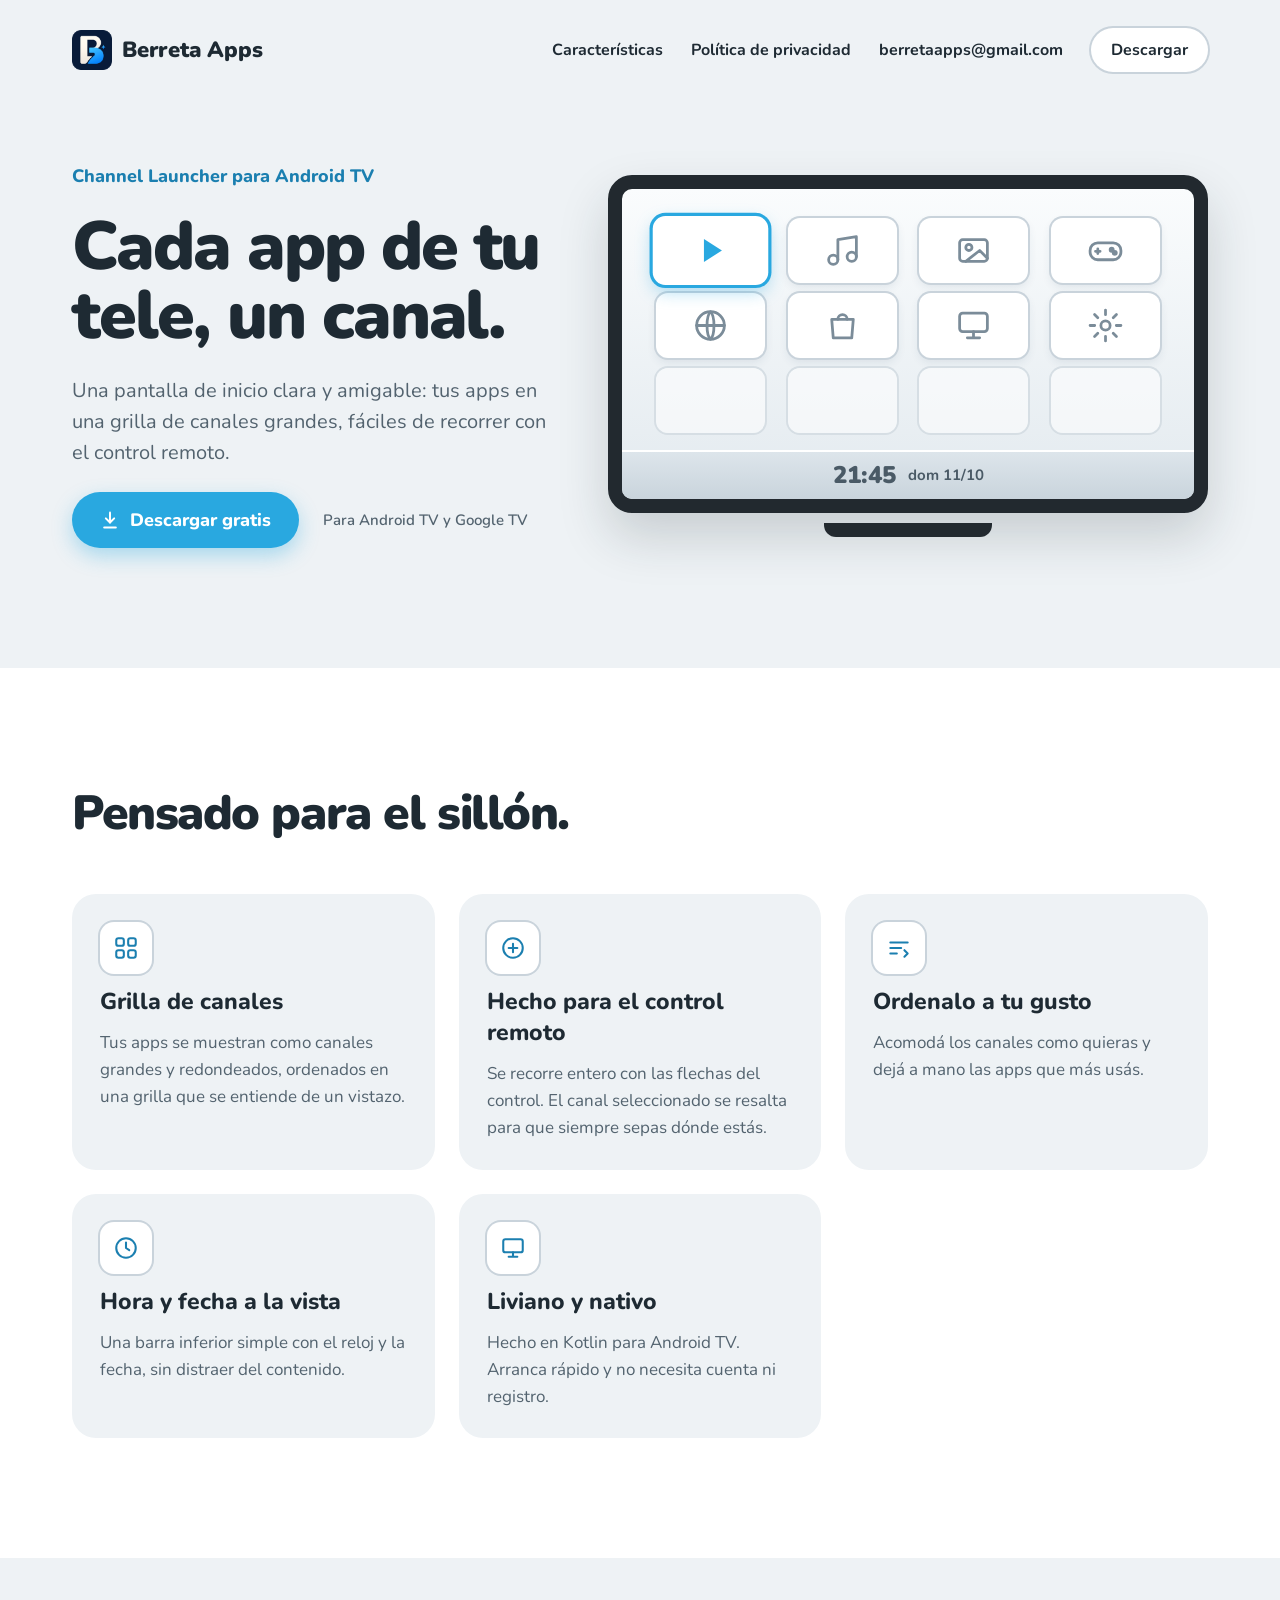
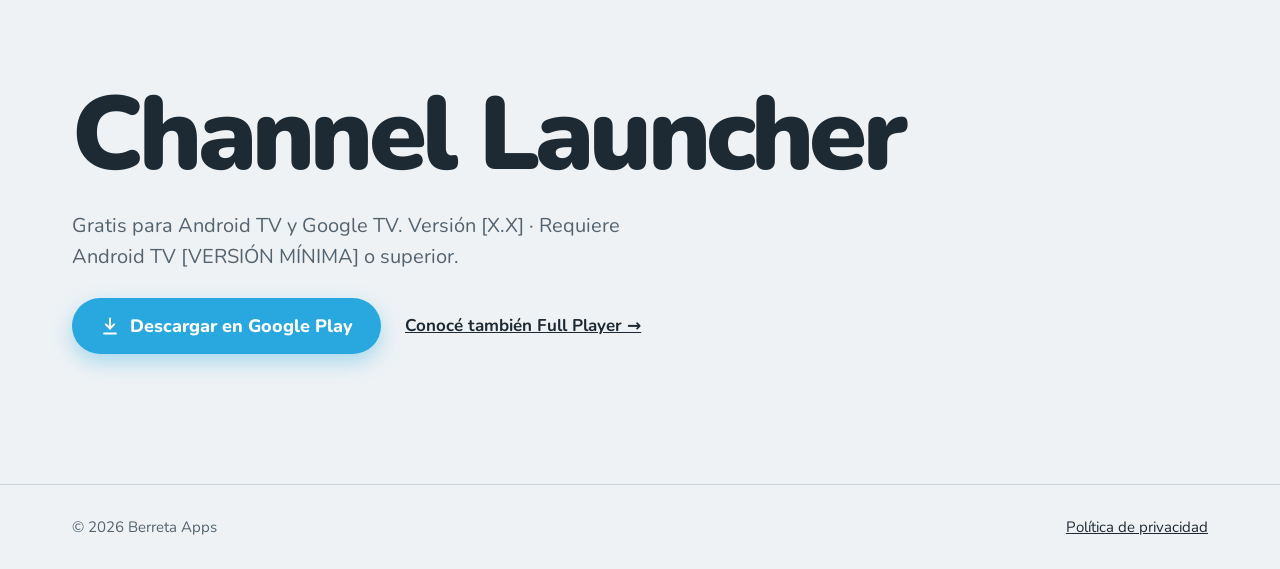
==== channel-launcher/index.html @ 6ab046c9 "Add files via upload" ====
<!doctype html>
<html lang="es">
<head>
<meta charset="utf-8">
<meta name="viewport" content="width=device-width, initial-scale=1">
<title>Channel Launcher — Berreta Apps</title>
<meta name="description" content="Channel Launcher, la pantalla de inicio para Android TV de Berreta Apps: cada app es un canal, pensada para el control remoto.">
<link rel="icon" type="image/png" href="../assets/favicon.png">
<link rel="apple-touch-icon" href="../assets/apple-touch-icon.png">
<link rel="preconnect" href="https://fonts.googleapis.com">
<link rel="preconnect" href="https://fonts.gstatic.com" crossorigin>
<link href="https://fonts.googleapis.com/css2?family=Nunito:wght@400;600;700;800;900&amp;display=swap" rel="stylesheet">
<link rel="stylesheet" href="cl.css">
</head>
<body>
<header class="wrap">
<a class="brand" href="../"><img src="../assets/logo.png" alt="" width="40" height="40">Berreta Apps</a>
<nav aria-label="Principal">
<a href="#caracteristicas">Características</a>
<a href="privacidad/">Política de privacidad</a>
<a href="mailto:berretaapps@gmail.com">berretaapps@gmail.com</a>
<a class="pill" href="#descargar">Descargar</a>
</nav>
</header>

<main>
<section class="wrap hero">
<div class="copy">
<p class="eyebrow">Channel Launcher para Android TV</p>
<h1>Cada app de tu tele, un canal.</h1>
<p class="lead">Una pantalla de inicio clara y amigable: tus apps en una grilla de canales grandes, fáciles de recorrer con el control remoto.</p>
<div class="actions">
<a class="btn" href="#descargar"><svg width="20" height="20" viewBox="0 0 24 24" fill="none" stroke="currentColor" stroke-width="2.4" stroke-linecap="round" stroke-linejoin="round" aria-hidden="true"><path d="M12 3v12"/><path d="M7 10l5 5 5-5"/><path d="M5 21h14"/></svg>Descargar gratis</a>
<span class="note">Para Android TV y Google TV</span>
</div>
</div>

<div class="tv" aria-hidden="true">
<div class="screen">
<div class="grid">
<div class="ch on"><svg viewBox="0 0 24 24"><path d="M8 5v14l11-7z" fill="currentColor" stroke="none"/></svg></div>
<div class="ch"><svg viewBox="0 0 24 24"><path d="M9 18V5l12-2v13"/><circle cx="6" cy="18" r="3"/><circle cx="18" cy="16" r="3"/></svg></div>
<div class="ch"><svg viewBox="0 0 24 24"><rect x="3" y="5" width="18" height="14" rx="2"/><circle cx="9" cy="10" r="2"/><path d="M21 17l-5-5-9 7"/></svg></div>
<div class="ch"><svg viewBox="0 0 24 24"><rect x="2" y="7" width="20" height="11" rx="5"/><path d="M7 11v3M5.5 12.5h3"/><circle cx="16" cy="11.5" r="1" fill="currentColor"/><circle cx="18" cy="13.5" r="1" fill="currentColor"/></svg></div>
<div class="ch"><svg viewBox="0 0 24 24"><circle cx="12" cy="12" r="9"/><path d="M3 12h18M12 3c3 3 3 15 0 18M12 3c-3 3-3 15 0 18"/></svg></div>
<div class="ch"><svg viewBox="0 0 24 24"><path d="M5 8h14l-1 12H6z"/><path d="M9 8a3 3 0 0 1 6 0"/></svg></div>
<div class="ch"><svg viewBox="0 0 24 24"><rect x="3" y="4" width="18" height="12" rx="2"/><path d="M8 20h8M12 16v4"/></svg></div>
<div class="ch"><svg viewBox="0 0 24 24"><circle cx="12" cy="12" r="3"/><path d="M12 2v3M12 19v3M2 12h3M19 12h3M4.9 4.9l2.1 2.1M17 17l2.1 2.1M4.9 19.1L7 17M17 7l2.1-2.1"/></svg></div>
<div class="ch empty"></div><div class="ch empty"></div><div class="ch empty"></div><div class="ch empty"></div>
</div>
<div class="bar"><span class="clock">21:45</span><span class="date">dom 11/10</span></div>
</div>
<div class="stand"></div>
</div>
</section>

<section id="caracteristicas" class="features">
<div class="wrap">
<h2>Pensado para el sillón.</h2>
<div class="fgrid">
<article><div class="ico"><svg viewBox="0 0 24 24"><rect x="3" y="3" width="7" height="7" rx="2"/><rect x="14" y="3" width="7" height="7" rx="2"/><rect x="3" y="14" width="7" height="7" rx="2"/><rect x="14" y="14" width="7" height="7" rx="2"/></svg></div><h3>Grilla de canales</h3><p>Tus apps se muestran como canales grandes y redondeados, ordenados en una grilla que se entiende de un vistazo.</p></article>
<article><div class="ico"><svg viewBox="0 0 24 24"><circle cx="12" cy="12" r="9"/><path d="M12 8v8M8 12h8"/></svg></div><h3>Hecho para el control remoto</h3><p>Se recorre entero con las flechas del control. El canal seleccionado se resalta para que siempre sepas dónde estás.</p></article>
<article><div class="ico"><svg viewBox="0 0 24 24"><path d="M4 7h16M4 12h10M4 17h6"/><path d="M17 14l3 3-3 3"/></svg></div><h3>Ordenalo a tu gusto</h3><p>Acomodá los canales como quieras y dejá a mano las apps que más usás.</p></article>
<article><div class="ico"><svg viewBox="0 0 24 24"><circle cx="12" cy="12" r="9"/><path d="M12 7v5l3 2"/></svg></div><h3>Hora y fecha a la vista</h3><p>Una barra inferior simple con el reloj y la fecha, sin distraer del contenido.</p></article>
<article><div class="ico"><svg viewBox="0 0 24 24"><rect x="3" y="4" width="18" height="12" rx="2"/><path d="M8 20h8M12 16v4"/></svg></div><h3>Liviano y nativo</h3><p>Hecho en Kotlin para Android TV. Arranca rápido y no necesita cuenta ni registro.</p></article>
</div>
</div>
</section>

<section id="descargar" class="wrap download">
<h2>Channel Launcher</h2>
<p class="lead">Gratis para Android TV y Google TV. Versión [X.X] · Requiere Android TV [VERSIÓN MÍNIMA] o superior.</p>
<div class="actions">
<a class="btn" href="#descargar"><svg width="20" height="20" viewBox="0 0 24 24" fill="none" stroke="currentColor" stroke-width="2.4" stroke-linecap="round" stroke-linejoin="round" aria-hidden="true"><path d="M12 3v12"/><path d="M7 10l5 5 5-5"/><path d="M5 21h14"/></svg>Descargar en Google Play</a>
<a class="link" href="../full-player/">Conocé también Full Player →</a>
</div>
</section>
</main>

<footer><div class="wrap"><span>© 2026 Berreta Apps</span><a href="privacidad/">Política de privacidad</a></div></footer>
</body>
</html>
---- channel-launcher/cl.css ----
:root{--bg:#EEF2F5;--ink:#1E2A33;--muted:#53636F;--line:#C9D3DB;--sky:#29A8E0;--sky-d:#1B7FB0;--white:#FFFFFF}
html{scroll-behavior:smooth}
body{margin:0;background:var(--bg);color:var(--ink);font-family:'Nunito',system-ui,sans-serif;-webkit-text-size-adjust:100%}
a{color:var(--ink)}a:hover{color:var(--sky-d)}
a:focus-visible{outline:3px solid var(--sky);outline-offset:3px;border-radius:8px}
img{max-width:100%}
.wrap{max-width:1200px;margin:0 auto;padding:0 32px;box-sizing:border-box}
header.wrap{display:flex;justify-content:space-between;align-items:center;gap:24px;flex-wrap:wrap;padding-top:28px;padding-bottom:28px}
.brand{display:flex;align-items:center;gap:10px;text-decoration:none;font-weight:900;font-size:22px;letter-spacing:-0.01em}
nav{display:flex;flex-wrap:wrap;gap:28px;align-items:center;font-size:16px;font-weight:700}
nav a{text-decoration:none}
.pill{padding:11px 20px;border-radius:999px;background:var(--white);box-shadow:0 0 0 2px var(--line)}

.wrap.hero{display:flex;flex-wrap:wrap;align-items:center;justify-content:space-between;gap:56px;padding-top:64px;padding-bottom:120px}
.copy{flex:1 1 420px;max-width:520px;display:flex;flex-direction:column;gap:24px}
.eyebrow{margin:0;font-size:18px;font-weight:800;color:var(--sky-d)}
h1{margin:0;font-weight:900;font-size:68px;line-height:1.02;letter-spacing:-0.03em}
.lead{margin:0;font-size:20px;line-height:1.55;color:var(--muted);max-width:30em}
.actions{display:flex;flex-wrap:wrap;gap:16px 24px;align-items:center}
.btn{display:inline-flex;align-items:center;gap:10px;min-height:56px;padding:0 28px;border-radius:999px;background:var(--sky);color:var(--white);text-decoration:none;font-size:18px;font-weight:800;box-shadow:0 8px 20px rgba(41,168,224,.35)}
.btn:hover{background:var(--sky-d);color:var(--white)}
.note{font-size:15px;color:var(--muted);font-weight:600}
.link{font-size:17px;font-weight:700}

.tv{flex:0 1 600px;min-width:0;margin:0 auto;display:flex;flex-direction:column;align-items:center}
.screen{width:100%;aspect-ratio:16/9;box-sizing:border-box;border:14px solid #22292F;border-radius:24px;background:linear-gradient(#FAFCFD,#E3EAEF);display:flex;flex-direction:column;overflow:hidden;box-shadow:0 24px 50px rgba(30,42,51,.18)}
.stand{width:28%;height:14px;margin-top:10px;border-radius:0 0 12px 12px;background:#22292F}
.grid{flex:1;display:grid;grid-template-columns:repeat(4,1fr);grid-template-rows:repeat(3,1fr);gap:4.5%;padding:5% 6% 3%}
.ch{border-radius:12px;background:var(--white);box-shadow:0 0 0 2px var(--line),0 4px 10px rgba(40,70,100,.10);display:flex;align-items:center;justify-content:center;color:#7B8C99}
.ch svg{width:34%;height:auto;fill:none;stroke:currentColor;stroke-width:1.8;stroke-linecap:round;stroke-linejoin:round}
.ch.on{color:var(--sky);box-shadow:0 0 0 3px var(--sky),0 6px 16px rgba(41,168,224,.40);transform:scale(1.06)}
.ch.empty{background:rgba(255,255,255,.55);box-shadow:0 0 0 2px #D6DEE4}
.bar{height:15%;display:flex;align-items:center;justify-content:center;gap:12px;background:linear-gradient(#DDE5EB,#C9D4DC);border-top:2px solid #FFFFFF;color:#4A5A66}
.clock{font-weight:900;font-size:clamp(14px,2.4vw,24px)}
.date{font-weight:700;font-size:clamp(11px,1.5vw,15px)}

.features{background:var(--white)}
.features .wrap{padding-top:120px;padding-bottom:120px;display:flex;flex-direction:column;gap:56px}
h2{margin:0;font-weight:900;font-size:48px;line-height:1.05;letter-spacing:-0.03em}
.fgrid{display:grid;grid-template-columns:repeat(auto-fit,minmax(300px,1fr));gap:24px}
article{padding:28px;border-radius:24px;background:var(--bg);display:flex;flex-direction:column;gap:12px}
.ico{width:52px;height:52px;border-radius:14px;background:var(--white);box-shadow:0 0 0 2px var(--line);display:flex;align-items:center;justify-content:center;color:var(--sky-d)}
.ico svg{width:26px;height:26px;fill:none;stroke:currentColor;stroke-width:1.9;stroke-linecap:round;stroke-linejoin:round}
h3{margin:0;font-weight:800;font-size:23px}
article p{margin:0;font-size:17px;line-height:1.6;color:var(--muted)}

.wrap.download{padding-top:130px;padding-bottom:130px;display:flex;flex-direction:column;align-items:flex-start;gap:26px}
.download h2{font-size:104px;line-height:.92;letter-spacing:-0.045em}

.policy{background:var(--white);border-top:1px solid var(--line)}
.policy .inner{max-width:760px;margin:0 auto;padding:110px 32px;box-sizing:border-box;display:flex;flex-direction:column;gap:36px}
.policy h1{font-size:56px}
.policy .meta{margin:-20px 0 0;font-size:15px;color:var(--muted)}
.policy section{display:flex;flex-direction:column;gap:12px}
.policy p{margin:0;font-size:17px;line-height:1.65;color:var(--muted)}

footer{border-top:1px solid var(--line)}
footer .wrap{padding-top:32px;padding-bottom:32px;display:flex;flex-wrap:wrap;justify-content:space-between;gap:16px;font-size:15px;color:var(--muted)}

@media (prefers-reduced-motion:reduce){html{scroll-behavior:auto}}
@media (max-width:720px){
.wrap{padding:0 16px}
nav{gap:14px 20px;font-size:15px}
.wrap.hero{padding-top:28px;padding-bottom:72px;gap:40px}
h1{font-size:44px}
h2{font-size:36px}
.features .wrap{padding-top:64px;padding-bottom:64px;gap:36px}
.screen{border-width:8px;border-radius:14px}
.ch{border-radius:7px}
.wrap.download{padding-top:72px;padding-bottom:72px}
.download h2{font-size:54px}
.policy .inner{padding:56px 16px}
.policy h1{font-size:40px}
}
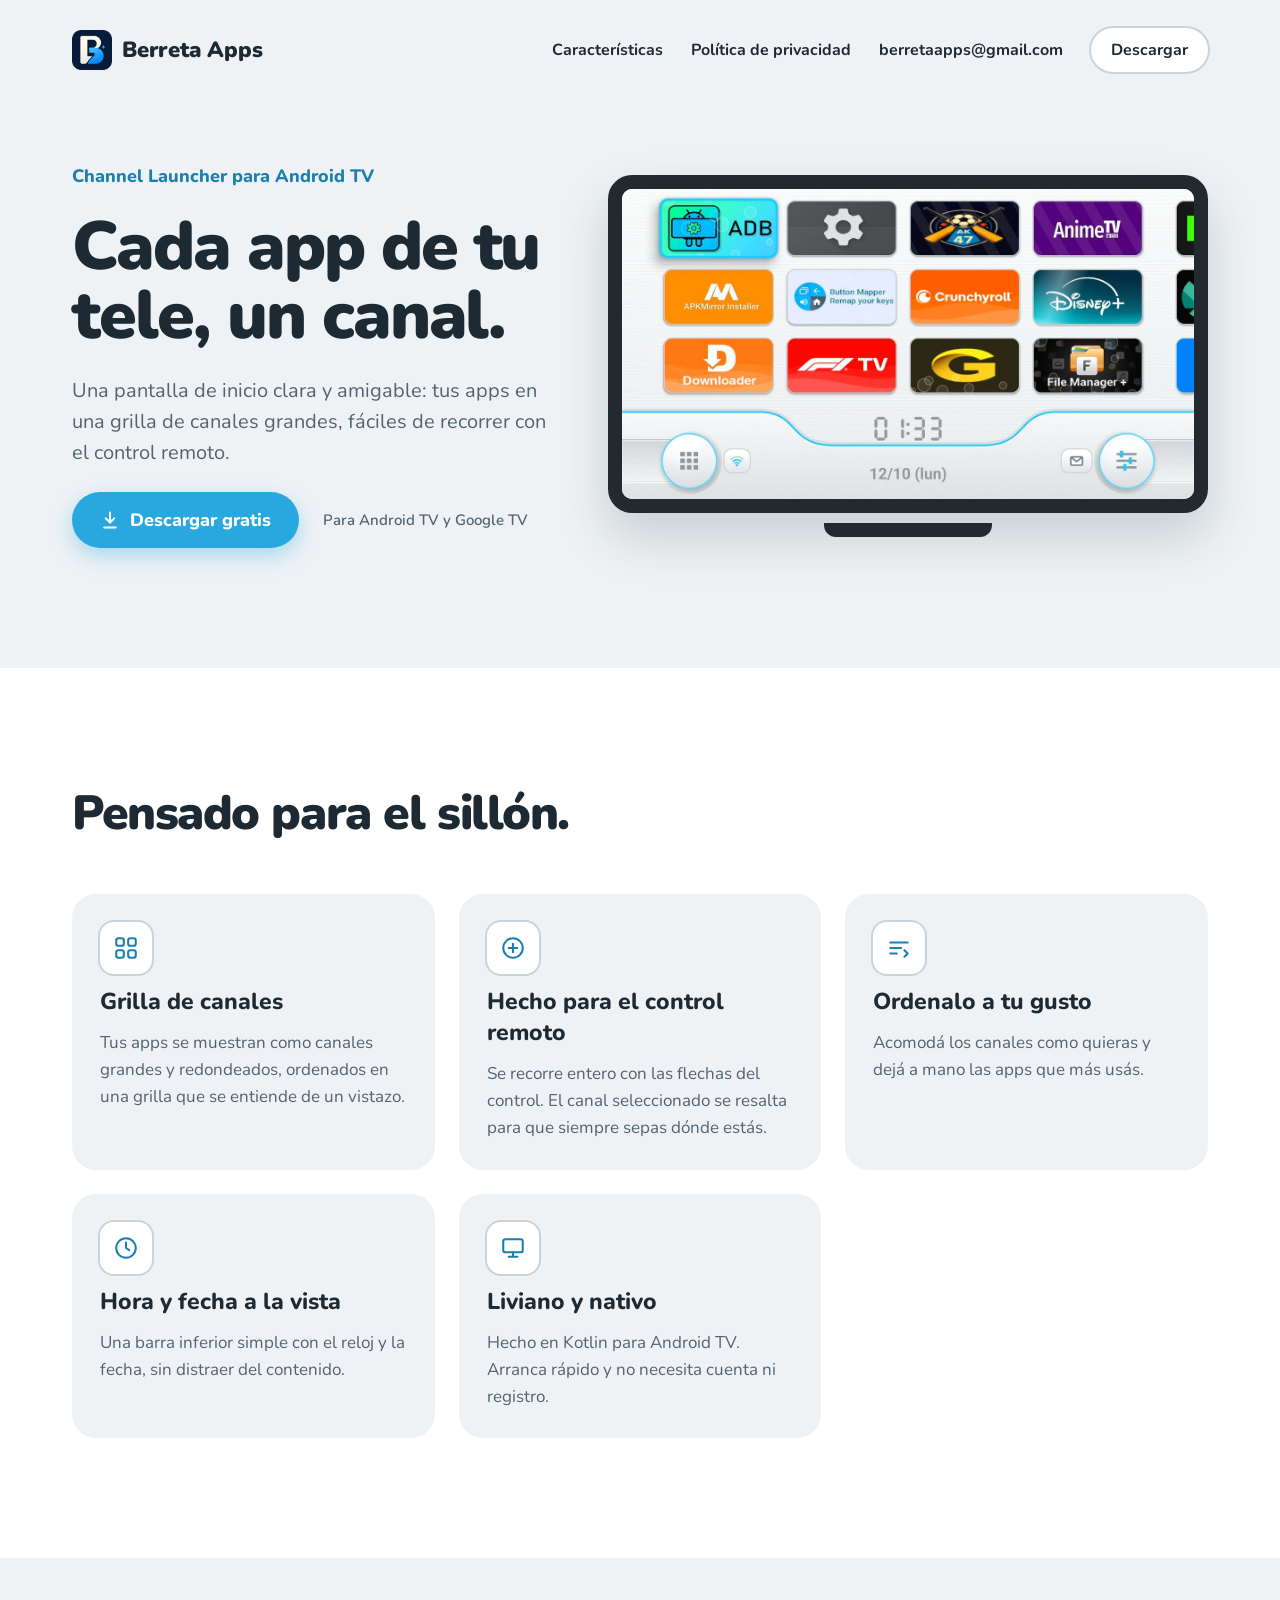
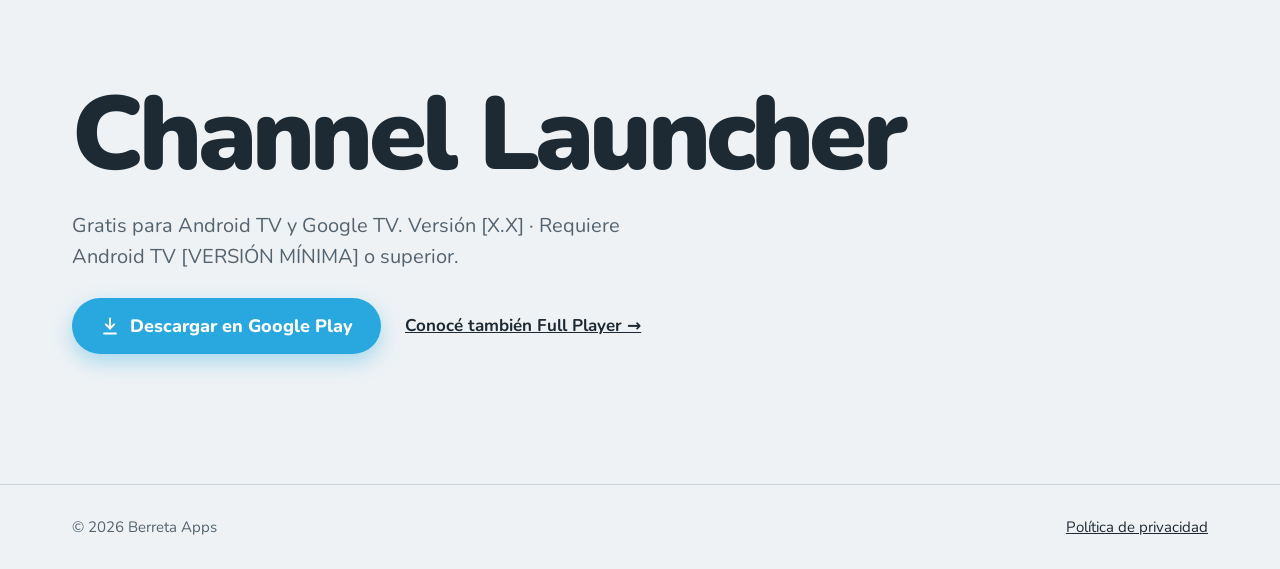
==== commit 303b83fc: "Channel Launcher: captura real dentro de la tele Co-Authored-By: Claude Opus 5.5 <noreply@anthropic." ====
--- a/channel-launcher/index.html
+++ b/channel-launcher/index.html
@@ -35,21 +35,8 @@
 </div>
 </div>
 
-<div class="tv" aria-hidden="true">
-<div class="screen">
-<div class="grid">
-<div class="ch on"><svg viewBox="0 0 24 24"><path d="M8 5v14l11-7z" fill="currentColor" stroke="none"/></svg></div>
-<div class="ch"><svg viewBox="0 0 24 24"><path d="M9 18V5l12-2v13"/><circle cx="6" cy="18" r="3"/><circle cx="18" cy="16" r="3"/></svg></div>
-<div class="ch"><svg viewBox="0 0 24 24"><rect x="3" y="5" width="18" height="14" rx="2"/><circle cx="9" cy="10" r="2"/><path d="M21 17l-5-5-9 7"/></svg></div>
-<div class="ch"><svg viewBox="0 0 24 24"><rect x="2" y="7" width="20" height="11" rx="5"/><path d="M7 11v3M5.5 12.5h3"/><circle cx="16" cy="11.5" r="1" fill="currentColor"/><circle cx="18" cy="13.5" r="1" fill="currentColor"/></svg></div>
-<div class="ch"><svg viewBox="0 0 24 24"><circle cx="12" cy="12" r="9"/><path d="M3 12h18M12 3c3 3 3 15 0 18M12 3c-3 3-3 15 0 18"/></svg></div>
-<div class="ch"><svg viewBox="0 0 24 24"><path d="M5 8h14l-1 12H6z"/><path d="M9 8a3 3 0 0 1 6 0"/></svg></div>
-<div class="ch"><svg viewBox="0 0 24 24"><rect x="3" y="4" width="18" height="12" rx="2"/><path d="M8 20h8M12 16v4"/></svg></div>
-<div class="ch"><svg viewBox="0 0 24 24"><circle cx="12" cy="12" r="3"/><path d="M12 2v3M12 19v3M2 12h3M19 12h3M4.9 4.9l2.1 2.1M17 17l2.1 2.1M4.9 19.1L7 17M17 7l2.1-2.1"/></svg></div>
-<div class="ch empty"></div><div class="ch empty"></div><div class="ch empty"></div><div class="ch empty"></div>
-</div>
-<div class="bar"><span class="clock">21:45</span><span class="date">dom 11/10</span></div>
-</div>
+<div class="tv">
+<div class="screen"><img src="../assets/channel-launcher.jpg" alt="Pantalla de inicio de Channel Launcher con las apps como canales, reloj y fecha" width="1280" height="720"></div>
 <div class="stand"></div>
 </div>
 </section>
--- a/channel-launcher/cl.css
+++ b/channel-launcher/cl.css
@@ -24,6 +24,7 @@
 
 .tv{flex:0 1 600px;min-width:0;margin:0 auto;display:flex;flex-direction:column;align-items:center}
 .screen{width:100%;aspect-ratio:16/9;box-sizing:border-box;border:14px solid #22292F;border-radius:24px;background:linear-gradient(#FAFCFD,#E3EAEF);display:flex;flex-direction:column;overflow:hidden;box-shadow:0 24px 50px rgba(30,42,51,.18)}
+.screen img{width:100%;height:100%;object-fit:cover;display:block}
 .stand{width:28%;height:14px;margin-top:10px;border-radius:0 0 12px 12px;background:#22292F}
 .grid{flex:1;display:grid;grid-template-columns:repeat(4,1fr);grid-template-rows:repeat(3,1fr);gap:4.5%;padding:5% 6% 3%}
 .ch{border-radius:12px;background:var(--white);box-shadow:0 0 0 2px var(--line),0 4px 10px rgba(40,70,100,.10);display:flex;align-items:center;justify-content:center;color:#7B8C99}
